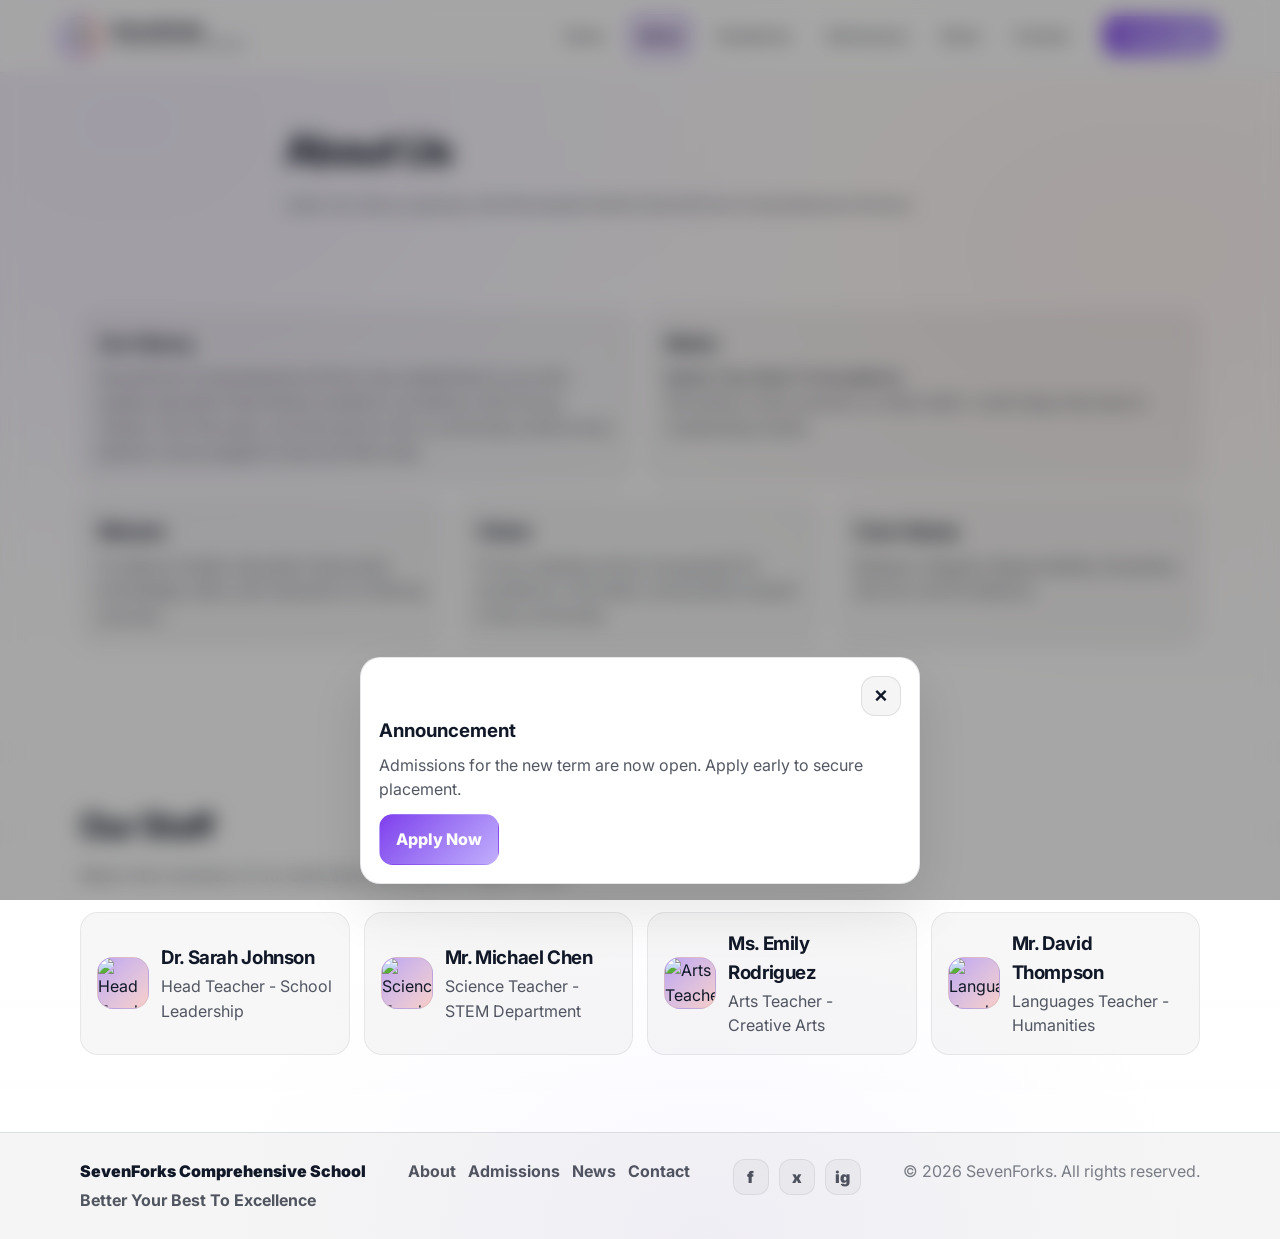
==== about.html @ 9cce0437 "Initial commit" ====
<!doctype html>
<html lang="en">
  <head>
    <meta charset="UTF-8" />
    <meta name="viewport" content="width=device-width, initial-scale=1" />
    <meta name="description" content="About SevenForks Comprehensive School — Better Your Best To Excellence" />
    <title>About — SevenForks Comprehensive School</title>
    <link rel="preconnect" href="https://fonts.googleapis.com" />
    <link rel="preconnect" href="https://fonts.gstatic.com" crossorigin />
    <link href="https://fonts.googleapis.com/css2?family=Inter:wght@400;500;600;700;800&display=swap" rel="stylesheet" />
    <link rel="stylesheet" href="styles.css" />
  </head>

  <body>
    <a class="skip-link" href="#main">Skip to content</a>

    <header class="site-header" data-elevate>
      <div class="container header-inner">
        <a class="brand" href="index.html" aria-label="SevenForks Comprehensive School home">
          <span class="brand-mark" aria-hidden="true">
            <span class="mark-ring"></span>
            <span class="mark-s" aria-hidden="true">S</span>
          </span>
          <span class="brand-text">
            <span class="brand-name">SevenForks</span>
            <span class="brand-sub">Comprehensive School</span>
          </span>
        </a>

        <nav class="nav" aria-label="Primary">
          <button class="nav-toggle" type="button" aria-expanded="false" aria-controls="navMenu">
            <span class="nav-toggle-lines" aria-hidden="true"></span>
            <span class="sr-only">Open menu</span>
          </button>

          <div class="nav-menu" id="navMenu">
            <a class="nav-link" href="index.html">Home</a>
            <a class="nav-link is-active" href="about.html">About</a>
            <a class="nav-link" href="academics.html">Academics</a>
            <a class="nav-link" href="admissions.html">Admissions</a>
            <a class="nav-link" href="news.html">News</a>
            <a class="nav-link" href="contact.html">Contact</a>
            <a class="btn btn-primary portal-btn" href="portal.html">Portal Login</a>
          </div>
        </nav>
      </div>
    </header>

    <main id="main">
      <section class="page-hero">
        <div class="container page-hero-inner" data-reveal="up">
          <h1>About Us</h1>
          <p>
            Learn our story, purpose, and the people behind SevenForks Comprehensive School.
          </p>
        </div>
      </section>

      <section class="section">
        <div class="container">
          <div class="grid-2" data-reveal-stagger>
            <article class="card">
              <h2 class="h3">Our History</h2>
              <p>
                SevenForks Comprehensive School was established to provide quality education that blends academic excellence with strong values.
                Over the years, we have grown into a community where every learner is encouraged to become their best.
              </p>
            </article>
            <article class="card">
              <h2 class="h3">Motto</h2>
              <p>
                <strong>Better Your Best To Excellence</strong>
              </p>
              <p>
                We believe improvement is a daily habit—small steps that lead to outstanding results.
              </p>
            </article>
          </div>

          <div class="grid-3" style="margin-top:14px" data-reveal-stagger>
            <article class="card">
              <h3>Mission</h3>
              <p>
                To deliver holistic education that builds knowledge, skills, and character for lifelong success.
              </p>
            </article>
            <article class="card">
              <h3>Vision</h3>
              <p>
                To be a leading school recognised for excellence, innovation, and positive impact in the community.
              </p>
            </article>
            <article class="card">
              <h3>Core Values</h3>
              <p>
                Respect, Integrity, Responsibility, Discipline, Service, and Excellence.
              </p>
            </article>
          </div>
        </div>
      </section>

      <section class="section alt">
        <div class="container">
          <div class="section-head" data-reveal="up">
            <h2>Our Staff</h2>
            <p>Meet a few members of our dedicated teaching and support team.</p>
          </div>

          <div class="staff" data-reveal-stagger>
            <article class="staff-card">
              <img src="https://images.unsplash.com/photo-1507003211169-0a1dd7228f2d?ixlib=rb-4.0.3&auto=format&fit=crop&w=100&h=100&q=80" alt="Head Teacher" class="avatar">
              <div class="staff-meta">
                <h3>Dr. Sarah Johnson</h3>
                <p class="muted">Head Teacher - School Leadership</p>
              </div>
            </article>
            <article class="staff-card">
              <img src="https://images.unsplash.com/photo-1472099645785-5658abf4ff4e?ixlib=rb-4.0.3&auto=format&fit=crop&w=100&h=100&q=80" alt="Science Teacher" class="avatar">
              <div class="staff-meta">
                <h3>Mr. Michael Chen</h3>
                <p class="muted">Science Teacher - STEM Department</p>
              </div>
            </article>
            <article class="staff-card">
              <img src="https://images.unsplash.com/photo-1494790108755-2616b612b786?ixlib=rb-4.0.3&auto=format&fit=crop&w=100&h=100&q=80" alt="Arts Teacher" class="avatar">
              <div class="staff-meta">
                <h3>Ms. Emily Rodriguez</h3>
                <p class="muted">Arts Teacher - Creative Arts</p>
              </div>
            </article>
            <article class="staff-card">
              <img src="https://images.unsplash.com/photo-1500648767791-00dcc994a43e?ixlib=rb-4.0.3&auto=format&fit=crop&w=100&h=100&q=80" alt="Languages Teacher" class="avatar">
              <div class="staff-meta">
                <h3>Mr. David Thompson</h3>
                <p class="muted">Languages Teacher - Humanities</p>
              </div>
            </article>
          </div>
        </div>
      </section>
    </main>

    <footer class="footer">
      <div class="container footer-inner">
        <div class="footer-left">
          <div class="footer-brand">SevenForks Comprehensive School</div>
          <div class="footer-motto">Better Your Best To Excellence</div>
        </div>
        <div class="footer-links">
          <a href="about.html">About</a>
          <a href="admissions.html">Admissions</a>
          <a href="news.html">News</a>
          <a href="contact.html">Contact</a>
        </div>
        <div class="footer-social" aria-label="Social links">
          <a class="social" href="#" aria-label="Facebook">f</a>
          <a class="social" href="#" aria-label="X">x</a>
          <a class="social" href="#" aria-label="Instagram">ig</a>
        </div>
        <div class="footer-copy">© <span id="year"></span> SevenForks. All rights reserved.</div>
      </div>
    </footer>

    <div class="popup" data-popup hidden>
      <div class="popup-card" role="dialog" aria-modal="true" aria-label="Announcement">
        <button class="popup-close" type="button" data-popup-close aria-label="Close announcement">×</button>
        <h3>Announcement</h3>
        <p>Admissions for the new term are now open. Apply early to secure placement.</p>
        <a class="btn btn-primary" href="admissions.html">Apply Now</a>
      </div>
    </div>

    <script src="script.js"></script>
  </body>
</html>
---- styles.css ----
:root{
  --bg:#FFFFFF;
  --panel:rgba(15,17,21,.04);
  --panel-strong:rgba(15,17,21,.08);
  --text:#111827;
  --muted:rgba(17,24,39,.72);
  --muted-2:rgba(17,24,39,.54);
  --line:rgba(17,24,39,.1);
  --brand:#7C3AED;
  --brand-2:#A78BFA;
  --accent:#FF6347;
  --shadow:0 20px 60px rgba(0,0,0,.12);
  --r12:12px;
  --r16:16px;
  --r20:20px;
  --container:1160px;
  --ease:cubic-bezier(.2,.8,.2,1);
}

*{box-sizing:border-box}
html{scroll-behavior:smooth}
body{
  margin:0;
  font-family:Inter,system-ui,-apple-system,Segoe UI,Roboto,Arial,sans-serif;
  color:var(--text);
  background:
    radial-gradient(1200px 900px at 10% 10%, rgba(124,58,237,.08), transparent 60%),
    radial-gradient(1100px 800px at 90% 20%, rgba(255,99,71,.06), transparent 58%),
    radial-gradient(900px 700px at 55% 100%, rgba(167,139,250,.06), transparent 55%),
    var(--bg);
  line-height:1.55;
  overflow-x:hidden;
}

a{color:inherit;text-decoration:none}
img{max-width:100%;display:block}

.container{max-width:var(--container);margin:0 auto;padding:0 20px}

.skip-link{
  position:absolute;
  left:12px;
  top:12px;
  padding:10px 12px;
  border-radius:10px;
  background:rgba(0,0,0,.7);
  border:1px solid var(--line);
  transform:translateY(-160%);
  transition:transform .25s var(--ease);
  z-index:9999;
}
.skip-link:focus{transform:translateY(0)}

.sr-only{
  position:absolute;
  width:1px;height:1px;
  padding:0;margin:-1px;
  overflow:hidden;clip:rect(0,0,0,0);
  white-space:nowrap;border:0;
}

.site-header{
  position:sticky;
  top:0;
  z-index:1000;
  backdrop-filter:saturate(140%) blur(10px);
  background:rgba(255,255,255,.8);
  border-bottom:1px solid color-mix(in srgb, var(--line) 70%, transparent);
}
.site-header.is-elevated{box-shadow:0 10px 30px rgba(0,0,0,.25)}

.header-inner{
  display:flex;
  align-items:center;
  justify-content:space-between;
  gap:14px;
  padding:14px 0;
}

.brand{display:flex;align-items:center;gap:12px;min-width:220px}
.brand-mark{position:relative;width:40px;height:40px;display:grid;place-items:center}
.mark-ring{
  position:absolute;inset:0;border-radius:999px;
  background:conic-gradient(from 210deg, var(--brand), var(--brand-2), var(--accent), var(--brand));
  filter:saturate(110%);
  animation:spin 7.5s linear infinite;
}
.mark-ring::after{content:"";position:absolute;inset:3px;border-radius:999px;background:var(--bg);border:1px solid var(--line)}
.mark-s{position:relative;font-weight:800;letter-spacing:-.04em}
.brand-text{display:flex;flex-direction:column;line-height:1.05}
.brand-name{font-weight:800;letter-spacing:-.02em}
.brand-sub{font-size:12px;color:var(--muted)}

.nav{display:flex;align-items:center;gap:12px}
.nav-toggle{
  display:none;
  width:44px;height:44px;
  border-radius:12px;
  border:1px solid var(--line);
  background:var(--panel);
  color:var(--text);
}
.nav-toggle:focus-visible{outline:2px solid rgba(91,124,255,.7);outline-offset:2px}
.nav-toggle-lines{position:relative;width:18px;height:2px;background:currentColor;display:block;margin:0 auto;border-radius:999px;transition:background 0.2s var(--ease)}
.nav-toggle.is-active .nav-toggle-lines{background:transparent}
.nav-toggle.is-active .nav-toggle-lines::before{transform:rotate(45deg);top:0}
.nav-toggle.is-active .nav-toggle-lines::after{transform:rotate(-45deg);top:0}
.nav-toggle-lines::before,.nav-toggle-lines::after{content:"";position:absolute;left:0;width:18px;height:2px;background:currentColor;border-radius:999px;transition:transform .25s var(--ease), top .25s var(--ease), opacity .2s var(--ease)}
.nav-toggle-lines::before{top:-6px}
.nav-toggle-lines::after{top:6px}

.nav-menu{display:flex;align-items:center;gap:14px}
.nav-link{color:var(--muted);font-weight:600;font-size:14px;padding:10px 10px;border-radius:10px;transition:background .2s var(--ease), color .2s var(--ease)}
.nav-link:hover{background:rgba(255,255,255,.04);color:var(--text)}
.nav-link.is-active{color:var(--text);background:color-mix(in srgb, var(--brand) 18%, transparent);border:1px solid color-mix(in srgb, var(--brand) 30%, transparent)}
.nav-cta{
  margin-left:4px;
  padding:10px 14px;
  border-radius:12px;
  border:1px solid rgba(234,240,255,.14);
  background:linear-gradient(135deg, color-mix(in srgb, var(--brand) 30%, transparent), color-mix(in srgb, var(--accent) 18%, transparent));
  font-weight:700;
  font-size:14px;
}

.hero{
  position:relative;
  min-height:75vh;
  display:flex;
  align-items:center;
  padding:80px 0;
  background-image:url('https://images.unsplash.com/photo-1523050854058-8df90110c9f1?ixlib=rb-4.0.3&auto=format&fit=crop&w=1920&q=80');
  background-size:cover;
  background-position:center;
  background-attachment:fixed;
  color:#FFFFFF;
}
.hero::before{
  content:'';
  position:absolute;
  inset:0;
  background:linear-gradient(rgba(0,0,0,0.6), rgba(0,0,0,0.4));
  z-index:0;
}
.hero-inner{
  position:relative;
  z-index:1;
  display:flex;
  flex-direction:column;
  align-items:center;
  text-align:center;
  gap:28px;
}
.pill{
  display:inline-flex;align-items:center;gap:10px;
  padding:8px 16px;border-radius:999px;
  border:1px solid rgba(255,255,255,0.2);
  background:rgba(255,255,255,0.1);
  backdrop-filter:blur(4px);
  color:#FFFFFF;
  font-weight:600;
  font-size:13px;
}
.hero-title{margin:14px 0 10px;font-size:56px;line-height:1.1;letter-spacing:-.04em;color:#FFFFFF;text-shadow:0 2px 10px rgba(0,0,0,0.3)}
.hero-motto{margin:0 0 10px;color:rgba(255,255,255,0.9);font-size:18px;font-weight:500}
.hero-lead{margin:0 auto 18px;color:rgba(255,255,255,0.8);max-width:60ch;font-size:20px}

.hero-actions{display:flex;gap:12px;flex-wrap:wrap;justify-content:center}
.btn{
  display:inline-flex;align-items:center;justify-content:center;
  padding:12px 16px;border-radius:14px;
  font-weight:800;
  border:1px solid rgba(234,240,255,.14);
  transition:transform .18s var(--ease), background .2s var(--ease), border-color .2s var(--ease);
  will-change:transform;
}
.btn:active{transform:translateY(1px)}
.btn-primary{
  background:linear-gradient(135deg, color-mix(in srgb, var(--brand) 98%, white 0%), color-mix(in srgb, var(--brand-2) 70%, transparent));
  border-color:transparent;
  color:#FFFFFF;
}
.btn-primary:hover{transform:translateY(-1px)}
.btn-ghost{background:var(--panel)}
.btn-ghost:hover{background:var(--panel-strong)}

.hero-badges{display:grid;grid-template-columns:repeat(3,minmax(0,1fr));gap:12px;margin-top:18px}
.badge{padding:12px 12px;border-radius:16px;border:1px solid var(--line);background:var(--panel)}
.badge-top{display:block;font-size:22px;font-weight:900;letter-spacing:-.02em}
.badge-sub{display:block;color:var(--muted-2);font-size:12px;margin-top:2px}

.hero-card{position:relative}
.hero-card-inner{
  border-radius:22px;
  border:1px solid var(--line);
  background:rgba(255,255,255,.7);
  backdrop-filter:blur(10px);
  box-shadow:var(--shadow);
  overflow:hidden;
}
.hero-mesh{position:absolute;inset:-2px;background:
  radial-gradient(300px 180px at 20% 20%, rgba(91,124,255,.35), transparent 60%),
  radial-gradient(320px 220px at 85% 30%, rgba(45,226,197,.25), transparent 60%),
  radial-gradient(320px 240px at 45% 90%, rgba(255,202,91,.18), transparent 60%);
  filter:blur(0px);
}
.hero-card-content{position:relative;padding:18px;display:grid;gap:12px}
.mini-stat{padding:14px;border-radius:16px;border:1px solid var(--line);background:rgba(255,255,255,.5)}
.mini-title{display:block;color:var(--muted-2);font-size:12px}
.mini-value{display:block;font-weight:800;margin-top:4px}

.hero-wave{height:60px;margin-top:38px;background:linear-gradient(90deg, rgba(91,124,255,.0), rgba(91,124,255,.20), rgba(45,226,197,.18), rgba(255,202,91,.12), rgba(91,124,255,.0));filter:blur(18px);opacity:.9}

.section{padding:76px 0}
.section.alt{
  background:linear-gradient(180deg, rgba(255,255,255,.02), rgba(255,255,255,.00));
  border-top:1px solid rgba(234,240,255,.06);
  border-bottom:1px solid rgba(234,240,255,.06);
}
.section-head{display:grid;gap:10px;max-width:70ch;margin-bottom:24px}
.section-head h2{margin:0;font-size:34px;letter-spacing:-.03em}
.section-head p{margin:0;color:var(--muted)}

.grid-3{display:grid;grid-template-columns:repeat(3,minmax(0,1fr));gap:14px}
.grid-2{display:grid;grid-template-columns:repeat(2,minmax(0,1fr));gap:14px}

.card{
  border-radius:18px;
  border:1px solid var(--line);
  background:var(--panel);
  padding:18px;
  transition:transform .3s var(--ease), background .3s var(--ease), border-color .3s var(--ease), box-shadow .3s var(--ease);
}
.card:hover{transform:translateY(-4px);background:var(--panel-strong);border-color:var(--muted-2);box-shadow:var(--shadow-hover)}
.card h3{margin:0 0 8px;letter-spacing:-.02em}
.card p{margin:0;color:var(--muted)}
.card-img{width:100%;height:160px;object-fit:cover;border-radius:12px;margin-bottom:16px}

.text-link{display:inline-block;margin-top:12px;color:rgba(234,240,255,.88);font-weight:700}
.text-link:hover{text-decoration:underline}

.feature{margin-top:18px;display:grid;grid-template-columns:1.05fr .95fr;gap:14px;align-items:stretch}
.feature-copy{border-radius:18px;border:1px solid var(--line);background:var(--panel);padding:18px}
.feature-copy h3{margin:0 0 10px}
.feature-copy p{margin:0 0 12px;color:var(--muted)}
.checks{margin:0;padding-left:18px;color:var(--muted)}

.feature-panel{border-radius:18px;border:1px solid var(--line);background:var(--panel);padding:18px;display:flex;flex-wrap:wrap;gap:10px;align-content:flex-start}
.feature-list{margin:0;padding:0;list-style:none;display:grid;gap:12px;width:100%}
.feature-list li{display:flex;align-items:center;gap:10px;font-weight:700;font-size:14px;color:var(--text)}
.feature-list li::before{content:"✓";color:var(--brand);font-weight:900}
.panel-chip{padding:10px 12px;border-radius:999px;border:1px solid var(--line);background:rgba(255,255,255,0.6);font-weight:700;font-size:13px;color:var(--text)}

.timeline{margin-top:18px;border-radius:18px;border:1px solid var(--line);background:var(--panel);padding:18px;display:grid;gap:14px}
.timeline-item{display:grid;grid-template-columns:14px 1fr;gap:12px;align-items:start}
.dot{width:10px;height:10px;border-radius:999px;margin-top:6px;background:linear-gradient(135deg, var(--brand), var(--accent))}
.timeline-item h4{margin:0 0 4px}
.timeline-item p{margin:0;color:var(--muted)}

.steps{display:grid;grid-template-columns:repeat(4,minmax(0,1fr));gap:14px}
.step{border-radius:18px;border:1px solid var(--line);background:var(--panel);padding:18px}
.step-num{width:36px;height:36px;border-radius:12px;display:grid;place-items:center;font-weight:900;background:rgba(91,124,255,.2);border:1px solid rgba(91,124,255,.3);margin-bottom:10px}
.step h3{margin:0 0 8px}
.step p{margin:0;color:var(--muted)}

.callout{margin-top:18px;border-radius:20px;border:1px solid var(--line);background:linear-gradient(135deg, rgba(124,58,237,.08), rgba(255,99,71,.05));padding:18px;display:flex;align-items:center;justify-content:space-between;gap:16px}
.callout h3{margin:0 0 6px}
.callout p{margin:0;color:var(--muted)}

.event{display:flex;flex-direction:column;gap:0;padding:0;overflow:hidden}
.event-img{width:100%;height:180px;object-fit:cover}
.event-body{padding:18px;display:grid;grid-template-columns:56px 1fr;gap:12px;align-items:center}
.event-date{width:56px;height:56px;border-radius:16px;display:grid;place-items:center;background:var(--panel);border:1px solid var(--line);text-align:center}
.event-date span{display:block;font-size:12px;color:var(--muted-2);line-height:1}
.event-date strong{display:block;font-size:18px;line-height:1.1}

.testimonials{margin-top:18px;border-radius:20px;border:1px solid rgba(234,240,255,.12);background:rgba(255,255,255,.035);padding:18px}
.testimonials-head{display:flex;align-items:center;justify-content:space-between;gap:10px;margin-bottom:10px}
.testimonials-head h3{margin:0}
.slider-controls{display:flex;gap:10px}
.icon-btn{width:40px;height:40px;border-radius:14px;border:1px solid rgba(234,240,255,.14);background:rgba(255,255,255,.04);color:var(--text);font-size:18px;font-weight:900;cursor:pointer}
.icon-btn:hover{background:rgba(255,255,255,.07)}

.slider{position:relative;min-height:120px}
.slide{position:absolute;inset:0;opacity:0;transform:translateY(8px);transition:opacity .35s var(--ease), transform .35s var(--ease)}
.slide[data-active]{opacity:1;transform:translateY(0);position:relative}
.slide p{margin:0 0 10px;color:var(--text);font-size:16px;font-style:italic}
.who{color:var(--muted-2);font-weight:700}

.gallery{display:grid;grid-template-columns:repeat(3,minmax(0,1fr));gap:14px}
.shot{margin:0;border-radius:18px;border:1px solid rgba(234,240,255,.12);background:rgba(255,255,255,.04);overflow:hidden}
.shot-img{height:160px}
.shot figcaption{padding:12px 14px;color:var(--muted);font-weight:600}
.grad-1{background:linear-gradient(135deg, rgba(91,124,255,.55), rgba(45,226,197,.25))}
.grad-2{background:linear-gradient(135deg, rgba(45,226,197,.55), rgba(255,202,91,.25))}
.grad-3{background:linear-gradient(135deg, rgba(255,202,91,.55), rgba(91,124,255,.25))}
.grad-4{background:linear-gradient(135deg, rgba(91,124,255,.45), rgba(255,255,255,.10))}
.grad-5{background:linear-gradient(135deg, rgba(45,226,197,.45), rgba(255,255,255,.10))}
.grad-6{background:linear-gradient(135deg, rgba(255,202,91,.45), rgba(255,255,255,.10))}

.contact{display:grid;grid-template-columns:1.05fr .95fr;gap:14px;align-items:start}
.form{border-radius:20px;border:1px solid var(--line);background:var(--panel);padding:18px;display:grid;gap:12px}
.field{display:grid;gap:8px}
label{font-weight:800;font-size:13px;color:var(--text)}
input,select,textarea{
  width:100%;
  border-radius:14px;
  border:1px solid var(--line);
  background:#FFFFFF;
  color:var(--text);
  padding:12px 12px;
  font:inherit;
}
input::placeholder, textarea::placeholder {
  color: var(--muted-2);
}
input:focus,select:focus,textarea:focus{outline:2px solid rgba(91,124,255,.55);outline-offset:2px}
textarea{resize:vertical}
.form-note{min-height:20px;margin:0;color:var(--muted)}

.contact-aside{display:grid;gap:14px}
.aside-card{border-radius:20px;border:1px solid var(--line);background:var(--panel);padding:18px}
.aside-card.accent{background:linear-gradient(135deg, rgba(255,202,91,.10), rgba(91,124,255,.10))}
.aside-card h3{margin:0 0 8px}
.muted{color:var(--muted)}
.kv{display:flex;align-items:baseline;justify-content:space-between;gap:10px;padding:10px 0;border-top:1px solid var(--line)}
.kv:first-of-type{border-top:0}
.kv span:first-child{color:var(--muted-2);font-weight:700}

.footer{padding:26px 0;border-top:1px solid var(--line);background:var(--panel)}
.footer-inner{display:flex;align-items:flex-start;justify-content:space-between;gap:18px;flex-wrap:wrap}
.footer-brand{font-weight:900}
.footer-motto{color:var(--muted);font-weight:700;margin-top:4px}
.footer-links{display:flex;gap:12px;flex-wrap:wrap}
.footer-links a{color:var(--muted);font-weight:700}
.footer-links a:hover{color:var(--text)}
.footer-copy{color:var(--muted-2)}

.footer-social{display:flex;gap:10px;align-items:center}
.social{
  width:36px;height:36px;
  border-radius:12px;
  display:grid;place-items:center;
  border:1px solid color-mix(in srgb, var(--line) 70%, transparent);
  background:color-mix(in srgb, var(--panel) 80%, transparent);
  color:var(--muted);
  font-weight:900;
}
.social:hover{color:var(--text);border-color:color-mix(in srgb, var(--brand) 40%, transparent)}

.page-hero{padding:44px 0 18px}
.page-hero-inner{max-width:75ch}
.page-hero h1{margin:0 0 10px;font-size:42px;letter-spacing:-.04em}
.page-hero p{margin:0;color:var(--muted)}

.h3{font-size:18px;margin:0 0 8px;letter-spacing:-.02em}
.list{margin:0;padding-left:18px;color:var(--muted)}

.staff{display:grid;grid-template-columns:repeat(4,minmax(0,1fr));gap:14px}
.staff-card{border-radius:18px;border:1px solid color-mix(in srgb, var(--line) 70%, transparent);background:color-mix(in srgb, var(--panel) 80%, transparent);padding:16px;display:flex;gap:12px;align-items:center}
.avatar{width:52px;height:52px;border-radius:16px;background:linear-gradient(135deg, color-mix(in srgb, var(--brand) 45%, transparent), color-mix(in srgb, var(--accent) 28%, transparent));border:1px solid color-mix(in srgb, var(--line) 70%, transparent)}
.staff-meta h3{margin:0 0 2px;letter-spacing:-.02em}
.staff-meta p{margin:0}

.news{display:grid;grid-template-columns:repeat(3,minmax(0,1fr));gap:14px}
.news-card{border-radius:18px;border:1px solid color-mix(in srgb, var(--line) 70%, transparent);background:color-mix(in srgb, var(--panel) 80%, transparent);padding:18px}
.news-card h3{margin:0 0 8px;letter-spacing:-.02em}
.news-card p{margin:0 0 10px}
.tag{display:inline-flex;align-items:center;padding:6px 10px;border-radius:999px;border:1px solid color-mix(in srgb, var(--line) 70%, transparent);background:color-mix(in srgb, var(--brand) 12%, transparent);font-weight:800;font-size:12px;color:var(--muted)}
.news-image{width:100%;height:150px;object-fit:cover;border-radius:12px;margin-bottom:12px}

.table-wrap{overflow:auto;border-radius:18px;border:1px solid color-mix(in srgb, var(--line) 70%, transparent)}
.table{width:100%;border-collapse:collapse;min-width:720px;background:color-mix(in srgb, var(--panel) 70%, transparent)}
.table th,.table td{padding:12px 12px;border-bottom:1px solid color-mix(in srgb, var(--line) 55%, transparent);text-align:left}
.table th{font-weight:900;color:color-mix(in srgb, var(--text) 85%, transparent)}
.table td{color:var(--muted)}

.map{border-radius:18px;border:1px dashed color-mix(in srgb, var(--line) 70%, transparent);background:color-mix(in srgb, var(--panel) 70%, transparent);height:170px;display:grid;place-items:center}
.map-inner{color:var(--muted-2);font-weight:900;letter-spacing:-.02em}

.portal-btn {
  font-size: 14px;
  padding: 8px 16px;
  margin-left: 10px;
}

@media (max-width: 760px) {
  .portal-btn {
    margin-left: 0;
    width: 100%;
    max-width: 280px;
    padding: 16px;
    font-size: 18px;
    order: 7;
  }
}

.popup{position:fixed;inset:0;display:grid;place-items:end center;padding:16px;background:rgba(0,0,0,.35);backdrop-filter:blur(10px);z-index:2000}
.popup[hidden]{display:none}
.popup-card{width:min(560px, 100%);border-radius:20px;border:1px solid var(--line);background:#FFFFFF;box-shadow:var(--shadow);padding:18px}
.popup-card h3{margin:0 0 8px}
.popup-card p{margin:0 0 12px;color:var(--muted)}
.popup-close{margin-left:auto;display:grid;place-items:center;width:40px;height:40px;border-radius:14px;border:1px solid var(--line);background:var(--panel);color:var(--text);font-size:22px;font-weight:900;cursor:pointer}
.lightbox{position:fixed;inset:0;z-index:3000;display:grid;place-items:center;padding:20px;opacity:0;visibility:hidden;transition:all 0.4s var(--ease)}
.lightbox:not([hidden]){opacity:1;visibility:visible}
.lightbox-overlay{position:absolute;inset:0;background:rgba(0,0,0,.8);backdrop-filter:blur(10px)}
.lightbox-card{position:relative;width:min(800px, 100%);background:var(--bg);border-radius:24px;overflow:hidden;box-shadow:var(--shadow);transform:scale(0.9);transition:transform 0.4s var(--ease)}
.lightbox:not([hidden]) .lightbox-card{transform:scale(1)}
.lightbox-close{position:absolute;top:16px;right:16px;z-index:10;width:40px;height:40px;border-radius:12px;background:rgba(0,0,0,.5);color:#FFF;border:none;font-size:24px;cursor:pointer;display:grid;place-items:center;transition:background 0.2s}
.lightbox-close:hover{background:rgba(0,0,0,.8)}
.lightbox-img{width:100%;height:400px;object-fit:cover}
.lightbox-content{padding:32px}
.lightbox-title{margin:0 0 12px;font-size:28px;letter-spacing:-.02em}
.lightbox-desc{margin:0;color:var(--muted);font-size:18px;line-height:1.6}

@media (max-width: 760px){
  .lightbox-img{height:250px}
  .lightbox-content{padding:24px}
  .lightbox-title{font-size:22px}
  .lightbox-desc{font-size:16px}
}

.shot{cursor:pointer;transition:transform 0.3s var(--ease)}
.shot:hover{transform:scale(1.02)}

[data-reveal],[data-reveal-stagger] > *{
  opacity:0;
  transform:translateY(16px);
}
.revealed{
  opacity:1 !important;
  transform:none !important;
  transition:opacity .7s var(--ease), transform .7s var(--ease);
}

[data-reveal="fade"]{transform:none}
[data-reveal="float"]{transform:translateY(10px)}

@keyframes spin{to{transform:rotate(360deg)}}

@media (max-width: 980px){
  .hero-inner{grid-template-columns:1fr;}
  .hero-title{font-size:42px}
  .feature{grid-template-columns:1fr}
  .contact{grid-template-columns:1fr}
  .steps{grid-template-columns:repeat(2,minmax(0,1fr))}
  .staff{grid-template-columns:repeat(2,minmax(0,1fr))}
  .news{grid-template-columns:repeat(2,minmax(0,1fr))}
}

@media (max-width: 760px){
  .nav-toggle{display:inline-grid;place-items:center;z-index:2100}
  .nav-menu{
    position:fixed;
    top: 0;
    left: 0;
    right: 0;
    height: 100vh;
    background:#FFFFFF;
    display:flex;
    flex-direction:column;
    align-items:center;
    justify-content:center;
    gap:10px;
    padding:100px 20px 60px;
    opacity:0;
    visibility:hidden;
    transform:translateY(-100%);
    transition:transform 0.6s cubic-bezier(0.77, 0, 0.175, 1), opacity 0.4s ease;
    z-index:2000;
    overflow-y: auto;
  }
  .nav-menu.is-open{
    opacity:1;
    visibility:visible;
    transform:translateY(0);
  }
  .nav-menu::before {
    content: 'SevenForks';
    position: absolute;
    top: 30px;
    left: 50%;
    transform: translateX(-50%);
    font-weight: 800;
    font-size: 24px;
    color: var(--brand);
    letter-spacing: -0.02em;
    opacity: 0;
    transition: opacity 0.3s var(--ease) 0.1s;
  }
  .nav-menu.is-open::before {
    opacity: 1;
  }
  .nav-link{
    font-size:22px;
    font-weight:700;
    padding:14px 20px;
    width:100%;
    max-width:280px;
    text-align:center;
    color: var(--text);
    border-radius: 12px;
    transition: all 0.2s var(--ease);
    opacity: 0;
    transform: translateY(15px);
  }
  .nav-menu.is-open .nav-link {
    opacity: 1;
    transform: translateY(0);
  }
  .nav-menu.is-open .nav-link:nth-child(1) { transition: all 0.3s var(--ease) 0.1s; }
  .nav-menu.is-open .nav-link:nth-child(2) { transition: all 0.3s var(--ease) 0.15s; }
  .nav-menu.is-open .nav-link:nth-child(3) { transition: all 0.3s var(--ease) 0.2s; }
  .nav-menu.is-open .nav-link:nth-child(4) { transition: all 0.3s var(--ease) 0.25s; }
  .nav-menu.is-open .nav-link:nth-child(5) { transition: all 0.3s var(--ease) 0.3s; }
  .nav-menu.is-open .nav-link:nth-child(6) { transition: all 0.3s var(--ease) 0.35s; }

  .nav-link:active {
    background: var(--panel-strong);
    transform: scale(0.96);
  }
  .nav-link.is-active {
    color: var(--brand);
    background: color-mix(in srgb, var(--brand) 10%, transparent);
    font-weight: 800;
  }
  .hero{min-height:70vh;padding:60px 0}
  .hero-title{font-size:32px; padding: 0 10px;}
  .hero-motto{font-size: 16px;}
  .hero-lead{font-size:16px;padding:0 15px; line-height: 1.4;}
  .hero-actions{flex-direction:column;width:100%;max-width:280px;margin:0 auto; gap: 10px;}
  .btn{width:100%; padding: 14px;}
  .section{padding:50px 0}
  .section-head{margin-bottom: 30px; text-align: center;}
  .section-head h2{font-size:28px}
  .grid-3, .grid-2, .gallery, .steps, .staff, .news{grid-template-columns:1fr;gap:20px}
  .card{padding: 24px;}
  .feature{grid-template-columns:1fr; gap: 20px;}
  .contact{grid-template-columns:1fr; gap: 20px;}
  .footer-inner{flex-direction:column;align-items:center;text-align:center;gap:32px; padding: 40px 20px;}
  .footer-links{flex-direction: column; gap: 15px;}
  .footer-left{align-items: center;}
  
  /* Form adjustments for mobile */
  input, select, textarea {
    font-size: 16px; /* Prevent zoom on iOS */
    padding: 14px;
  }
}

@media (prefers-reduced-motion: reduce){
  html{scroll-behavior:auto}
  *{animation:none !important;transition:none !important}
}
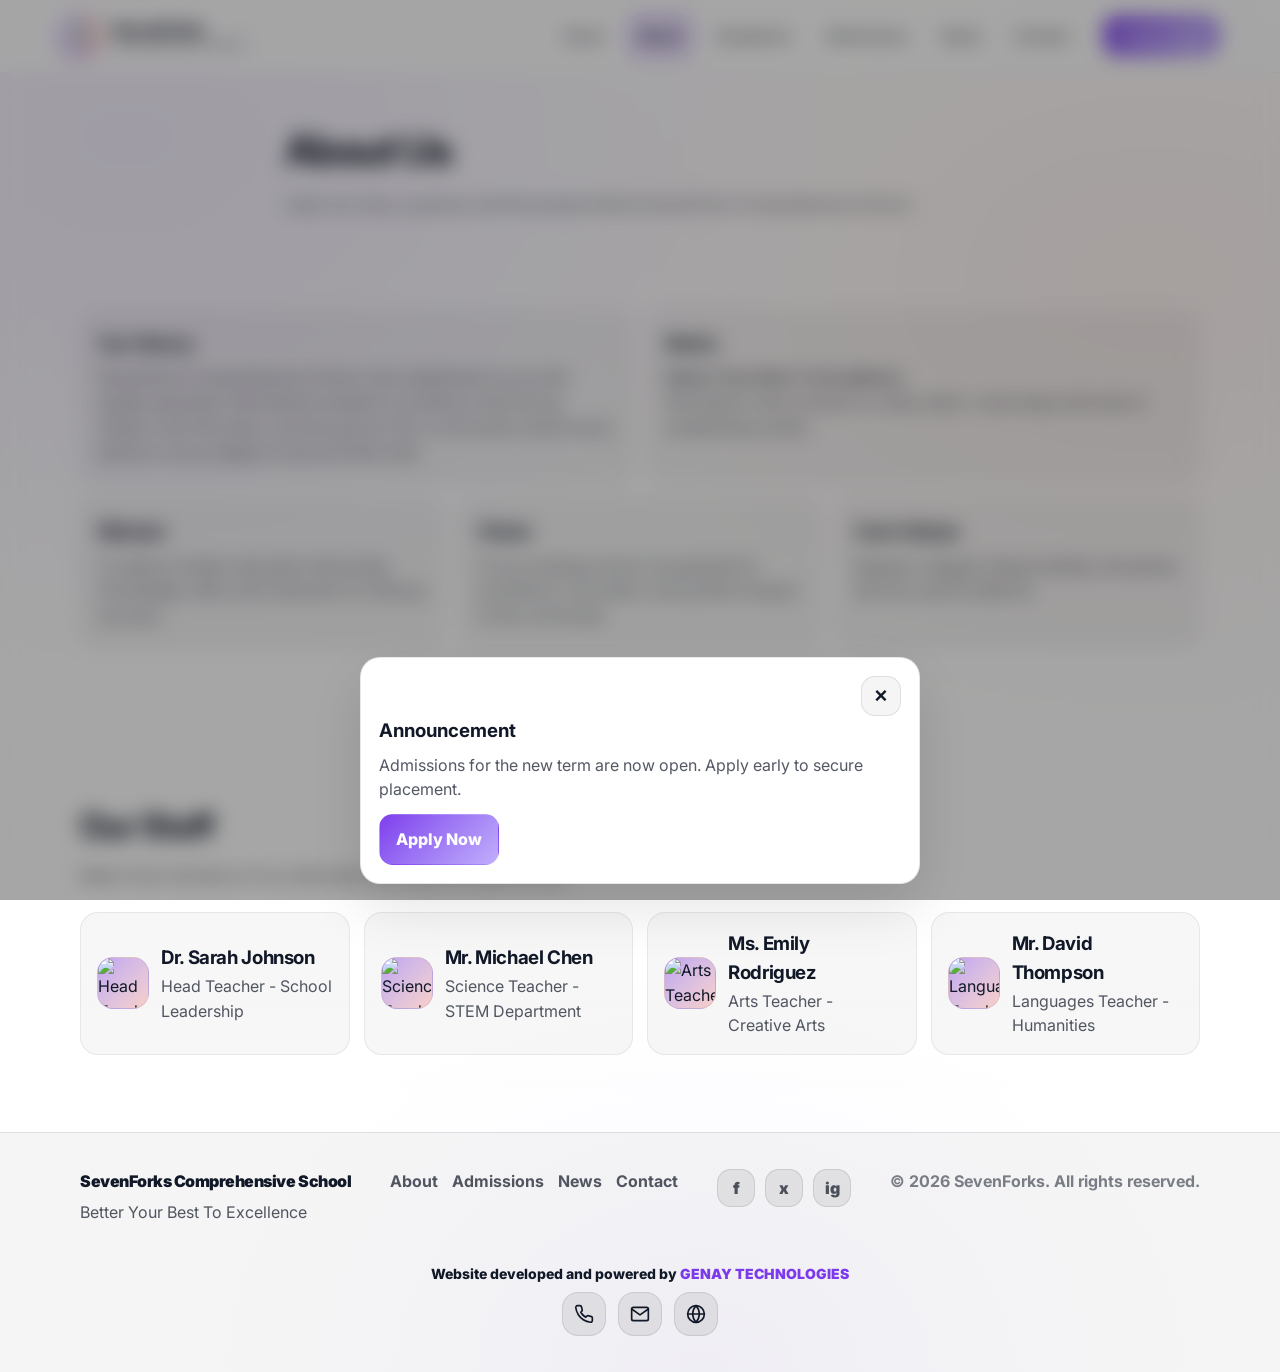
==== commit f4651d1d: "Update website content" ====
--- a/about.html
+++ b/about.html
@@ -159,6 +159,20 @@
           <a class="social" href="#" aria-label="Instagram">ig</a>
         </div>
         <div class="footer-copy">© <span id="year"></span> SevenForks. All rights reserved.</div>
+        <div class="footer-dev">
+          <div class="footer-dev-title">Website developed and powered by <a href="https://edu-track-15m3.onrender.com/" target="_blank" rel="noopener noreferrer">GENAY TECHNOLOGIES</a></div>
+          <div class="footer-dev-icons" aria-label="Developer contact">
+            <a class="dev-icon whatsapp" href="https://wa.me/0796031071" target="_blank" rel="noopener noreferrer" aria-label="WhatsApp 0796031071" title="WhatsApp: 0796031071">
+              <svg xmlns="http://www.w3.org/2000/svg" width="20" height="20" viewBox="0 0 24 24" fill="none" stroke="currentColor" stroke-width="2" stroke-linecap="round" stroke-linejoin="round"><path d="M22 16.92v3a2 2 0 0 1-2.18 2 19.79 19.79 0 0 1-8.63-3.07 19.5 19.5 0 0 1-6-6 19.79 19.79 0 0 1-3.07-8.67A2 2 0 0 1 4.11 2h3a2 2 0 0 1 2 1.72 12.84 12.84 0 0 0 .7 2.81 2 2 0 0 1-.45 2.11L8.09 9.91a16 16 0 0 0 6 6l1.27-1.27a2 2 0 0 1 2.11-.45 12.84 12.84 0 0 0 2.81.7A2 2 0 0 1 22 16.92z"></path></svg>
+            </a>
+            <a class="dev-icon email" href="mailto:emiliomurithi4@gmail.com" aria-label="Email emiliomurithi4@gmail.com" title="Email: emiliomurithi4@gmail.com">
+              <svg xmlns="http://www.w3.org/2000/svg" width="20" height="20" viewBox="0 0 24 24" fill="none" stroke="currentColor" stroke-width="2" stroke-linecap="round" stroke-linejoin="round"><path d="M4 4h16c1.1 0 2 .9 2 2v12c0 1.1-.9 2-2 2H4c-1.1 0-2-.9-2-2V6c0-1.1.9-2 2-2z"></path><polyline points="22,6 12,13 2,6"></polyline></svg>
+            </a>
+            <a class="dev-icon web" href="https://edu-track-15m3.onrender.com/" target="_blank" rel="noopener noreferrer" aria-label="Website https://edu-track-15m3.onrender.com/" title="Website: edu-track-15m3.onrender.com">
+              <svg xmlns="http://www.w3.org/2000/svg" width="20" height="20" viewBox="0 0 24 24" fill="none" stroke="currentColor" stroke-width="2" stroke-linecap="round" stroke-linejoin="round"><circle cx="12" cy="12" r="10"></circle><line x1="2" y1="12" x2="22" y2="12"></line><path d="M12 2a15.3 15.3 0 0 1 4 10 15.3 15.3 0 0 1-4 10 15.3 15.3 0 0 1-4-10 15.3 15.3 0 0 1 4-10z"></path></svg>
+            </a>
+          </div>
+        </div>
       </div>
     </footer>
 
--- a/styles.css
+++ b/styles.css
@@ -327,26 +327,43 @@
 .kv:first-of-type{border-top:0}
 .kv span:first-child{color:var(--muted-2);font-weight:700}
 
-.footer{padding:26px 0;border-top:1px solid var(--line);background:var(--panel)}
-.footer-inner{display:flex;align-items:flex-start;justify-content:space-between;gap:18px;flex-wrap:wrap}
-.footer-brand{font-weight:900}
-.footer-motto{color:var(--muted);font-weight:700;margin-top:4px}
-.footer-links{display:flex;gap:12px;flex-wrap:wrap}
+.footer{padding:36px 0;border-top:1px solid var(--line);background:var(--panel)}
+.footer-inner{display:flex;align-items:flex-start;justify-content:space-between;gap:24px;flex-wrap:wrap}
+.footer-left{display:grid;gap:6px}
+.footer-brand{font-weight:900;letter-spacing:-.03em}
+.footer-motto{color:var(--muted)}
+.footer-links{display:flex;gap:14px;flex-wrap:wrap}
 .footer-links a{color:var(--muted);font-weight:700}
 .footer-links a:hover{color:var(--text)}
-.footer-copy{color:var(--muted-2)}
-
-.footer-social{display:flex;gap:10px;align-items:center}
-.social{
-  width:36px;height:36px;
-  border-radius:12px;
-  display:grid;place-items:center;
-  border:1px solid color-mix(in srgb, var(--line) 70%, transparent);
-  background:color-mix(in srgb, var(--panel) 80%, transparent);
-  color:var(--muted);
-  font-weight:900;
-}
-.social:hover{color:var(--text);border-color:color-mix(in srgb, var(--brand) 40%, transparent)}
+.footer-social{display:flex;gap:10px}
+.social{width:38px;height:38px;border-radius:14px;border:1px solid var(--line);background:var(--panel-strong);display:grid;place-items:center;color:var(--muted);font-weight:900}
+.social:hover{color:var(--text);border-color:var(--muted-2)}
+.footer-dev{width:100%;display:grid;gap:10px;justify-items:center;text-align:center;margin-top:16px}
+.footer-dev-title{font-weight:800;color:var(--text);line-height:1.25;font-size:14px}
+.footer-dev-title a{color:var(--brand);font-weight:900;text-decoration:none}
+.footer-dev-title a:hover{text-decoration:underline}
+.footer-dev-icons{display:flex;gap:12px;flex-wrap:wrap;justify-content:center}
+.dev-icon{width:44px;height:44px;border-radius:16px;border:1px solid var(--line);background:var(--panel-strong);display:grid;place-items:center;color:var(--text);font-weight:900;text-decoration:none;transition:transform .18s var(--ease), background .2s var(--ease), border-color .2s var(--ease)}
+.dev-icon:hover{transform:translateY(-2px);border-color:var(--muted-2)}
+.dev-icon:active{transform:translateY(0)}
+
+.dev-icon.whatsapp:hover{background:#25D366;color:#FFF;border-color:#25D366}
+.dev-icon.email:hover{background:#EA4335;color:#FFF;border-color:#EA4335}
+.dev-icon.web:hover{background:var(--brand);color:#FFF;border-color:var(--brand)}
+
+/* Center footer on mobile */
+@media (max-width: 760px) {
+  .footer-inner {
+    display: flex;
+    flex-direction: column;
+    align-items: center;
+    text-align: center;
+  }
+  .footer-dev {
+    justify-items: center;
+  }
+}
+.footer-copy{color:var(--muted-2);font-weight:700}
 
 .page-hero{padding:44px 0 18px}
 .page-hero-inner{max-width:75ch}
@@ -540,6 +557,8 @@
   .footer-inner{flex-direction:column;align-items:center;text-align:center;gap:32px; padding: 40px 20px;}
   .footer-links{flex-direction: column; gap: 15px;}
   .footer-left{align-items: center;}
+  .footer-dev{max-width:520px;text-align:center}
+  .footer-dev-meta{justify-items:center}
   
   /* Form adjustments for mobile */
   input, select, textarea {
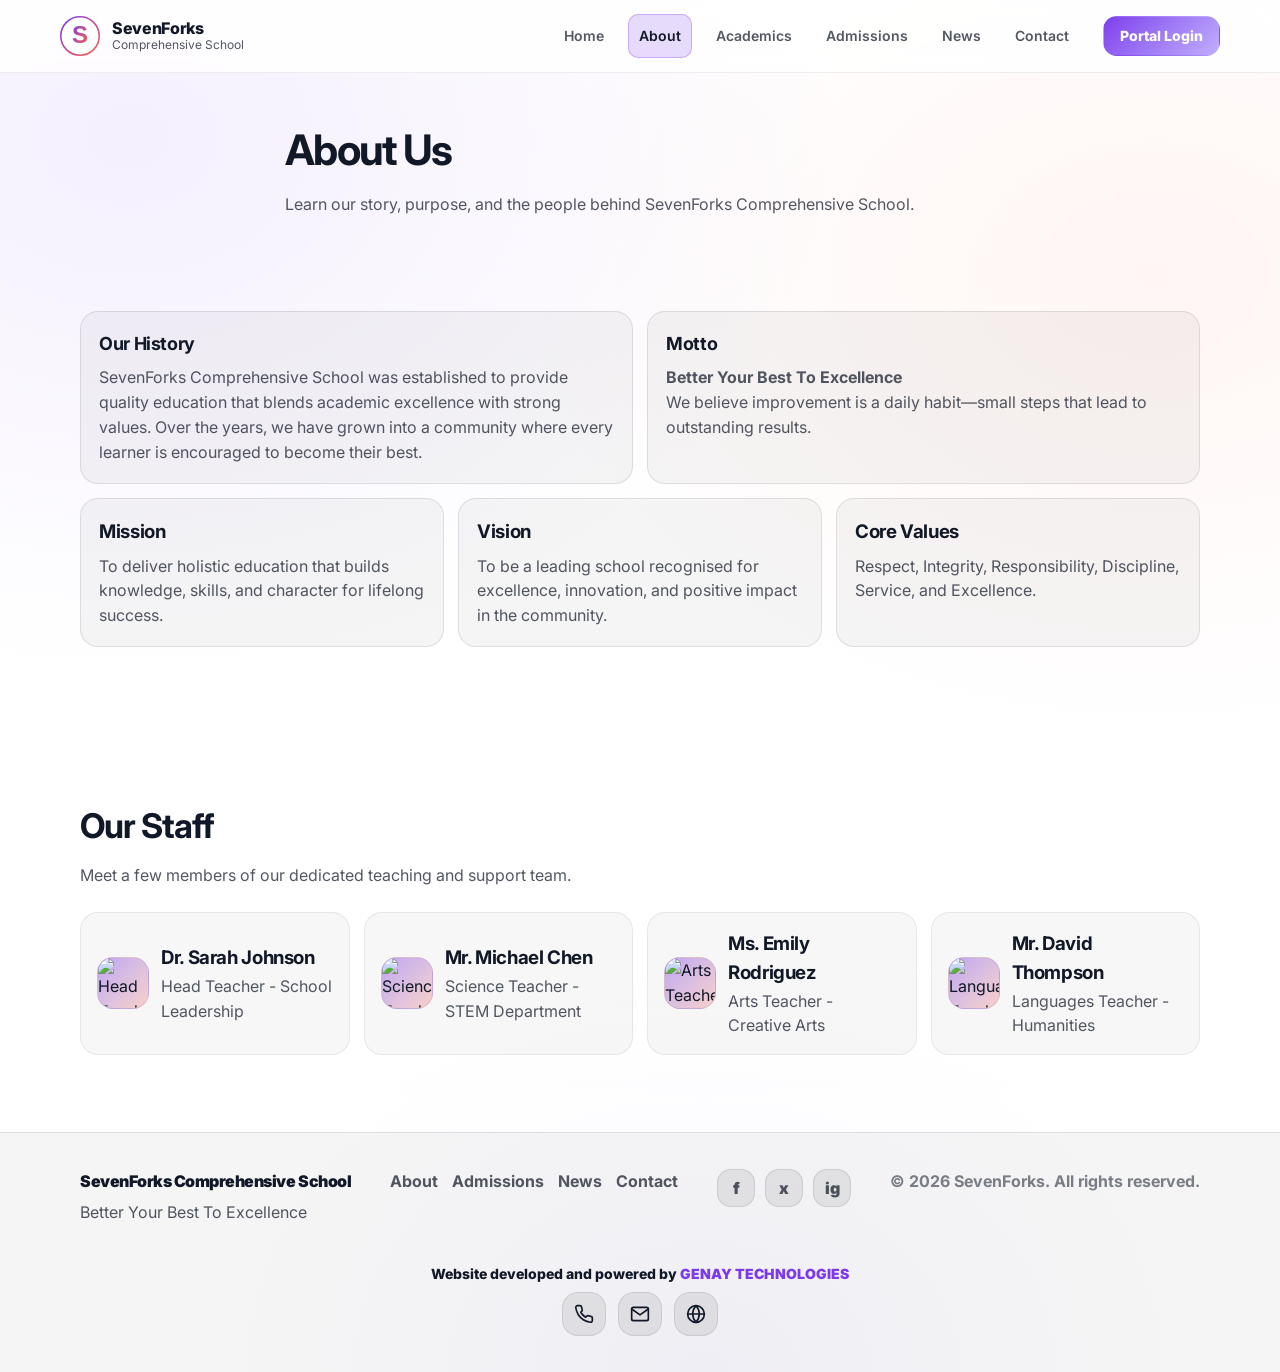
==== commit 0fc86f83: "Update logo, redesign footer with icons, and move script tag" ====
--- a/about.html
+++ b/about.html
@@ -5,6 +5,7 @@
     <meta name="viewport" content="width=device-width, initial-scale=1" />
     <meta name="description" content="About SevenForks Comprehensive School — Better Your Best To Excellence" />
     <title>About — SevenForks Comprehensive School</title>
+    <link rel="icon" type="image/svg+xml" href="logo.svg" />
     <link rel="preconnect" href="https://fonts.googleapis.com" />
     <link rel="preconnect" href="https://fonts.gstatic.com" crossorigin />
     <link href="https://fonts.googleapis.com/css2?family=Inter:wght@400;500;600;700;800&display=swap" rel="stylesheet" />
@@ -17,10 +18,7 @@
     <header class="site-header" data-elevate>
       <div class="container header-inner">
         <a class="brand" href="index.html" aria-label="SevenForks Comprehensive School home">
-          <span class="brand-mark" aria-hidden="true">
-            <span class="mark-ring"></span>
-            <span class="mark-s" aria-hidden="true">S</span>
-          </span>
+          <img src="logo.svg" alt="SevenForks Logo" class="brand-logo" width="40" height="40">
           <span class="brand-text">
             <span class="brand-name">SevenForks</span>
             <span class="brand-sub">Comprehensive School</span>
@@ -176,15 +174,6 @@
       </div>
     </footer>
 
-    <div class="popup" data-popup hidden>
-      <div class="popup-card" role="dialog" aria-modal="true" aria-label="Announcement">
-        <button class="popup-close" type="button" data-popup-close aria-label="Close announcement">×</button>
-        <h3>Announcement</h3>
-        <p>Admissions for the new term are now open. Apply early to secure placement.</p>
-        <a class="btn btn-primary" href="admissions.html">Apply Now</a>
-      </div>
-    </div>
-
     <script src="script.js"></script>
   </body>
 </html>
--- a/styles.css
+++ b/styles.css
@@ -77,17 +77,9 @@
   padding:14px 0;
 }
 
-.brand{display:flex;align-items:center;gap:12px;min-width:220px}
-.brand-mark{position:relative;width:40px;height:40px;display:grid;place-items:center}
-.mark-ring{
-  position:absolute;inset:0;border-radius:999px;
-  background:conic-gradient(from 210deg, var(--brand), var(--brand-2), var(--accent), var(--brand));
-  filter:saturate(110%);
-  animation:spin 7.5s linear infinite;
-}
-.mark-ring::after{content:"";position:absolute;inset:3px;border-radius:999px;background:var(--bg);border:1px solid var(--line)}
-.mark-s{position:relative;font-weight:800;letter-spacing:-.04em}
-.brand-text{display:flex;flex-direction:column;line-height:1.05}
+.brand{display:flex;align-items:center;gap:12px;text-decoration:none;position:relative;z-index:10}
+.brand-logo{display:block;object-fit:contain}
+.brand-text{display:grid;line-height:1.1}
 .brand-name{font-weight:800;letter-spacing:-.02em}
 .brand-sub{font-size:12px;color:var(--muted)}
 
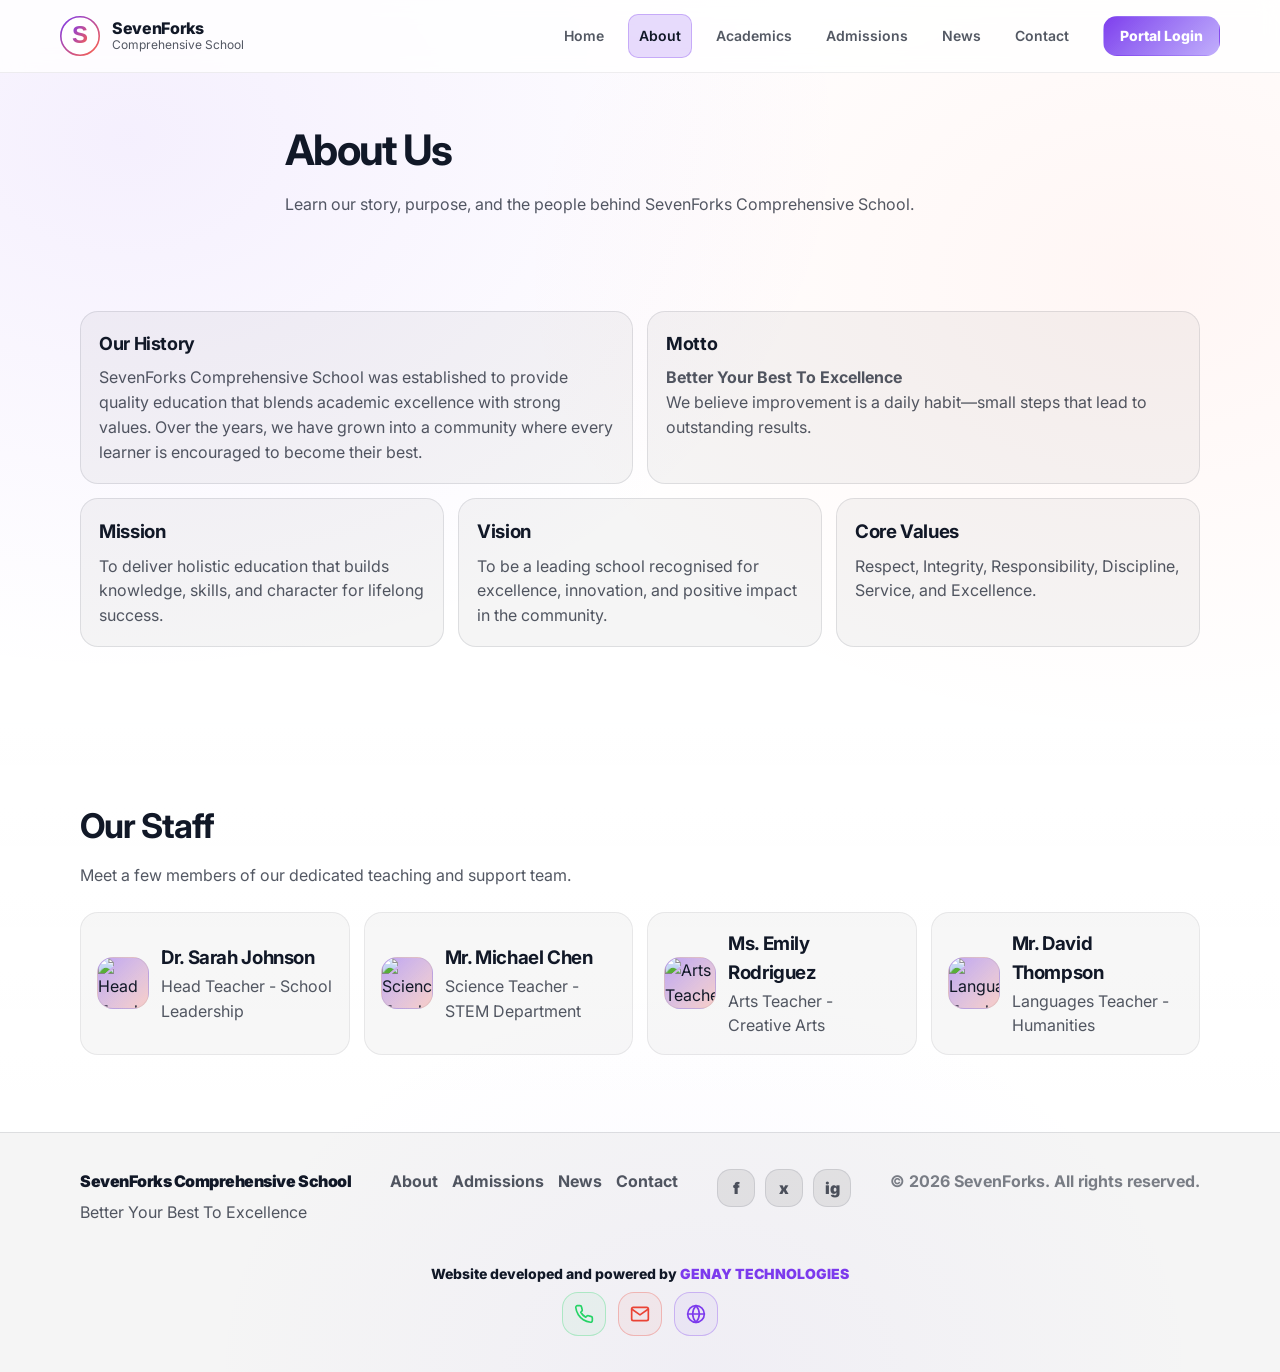
==== commit 02ad7db0: "Update WhatsApp contact to +254796031071 across all pages" ====
--- a/about.html
+++ b/about.html
@@ -160,7 +160,7 @@
         <div class="footer-dev">
           <div class="footer-dev-title">Website developed and powered by <a href="https://edu-track-15m3.onrender.com/" target="_blank" rel="noopener noreferrer">GENAY TECHNOLOGIES</a></div>
           <div class="footer-dev-icons" aria-label="Developer contact">
-            <a class="dev-icon whatsapp" href="https://wa.me/0796031071" target="_blank" rel="noopener noreferrer" aria-label="WhatsApp 0796031071" title="WhatsApp: 0796031071">
+            <a class="dev-icon whatsapp" href="https://wa.me/+254796031071" target="_blank" rel="noopener noreferrer" aria-label="WhatsApp +254796031071" title="WhatsApp: +254796031071">
               <svg xmlns="http://www.w3.org/2000/svg" width="20" height="20" viewBox="0 0 24 24" fill="none" stroke="currentColor" stroke-width="2" stroke-linecap="round" stroke-linejoin="round"><path d="M22 16.92v3a2 2 0 0 1-2.18 2 19.79 19.79 0 0 1-8.63-3.07 19.5 19.5 0 0 1-6-6 19.79 19.79 0 0 1-3.07-8.67A2 2 0 0 1 4.11 2h3a2 2 0 0 1 2 1.72 12.84 12.84 0 0 0 .7 2.81 2 2 0 0 1-.45 2.11L8.09 9.91a16 16 0 0 0 6 6l1.27-1.27a2 2 0 0 1 2.11-.45 12.84 12.84 0 0 0 2.81.7A2 2 0 0 1 22 16.92z"></path></svg>
             </a>
             <a class="dev-icon email" href="mailto:emiliomurithi4@gmail.com" aria-label="Email emiliomurithi4@gmail.com" title="Email: emiliomurithi4@gmail.com">
--- a/styles.css
+++ b/styles.css
@@ -327,9 +327,15 @@
 .footer-links{display:flex;gap:14px;flex-wrap:wrap}
 .footer-links a{color:var(--muted);font-weight:700}
 .footer-links a:hover{color:var(--text)}
-.footer-social{display:flex;gap:10px}
-.social{width:38px;height:38px;border-radius:14px;border:1px solid var(--line);background:var(--panel-strong);display:grid;place-items:center;color:var(--muted);font-weight:900}
-.social:hover{color:var(--text);border-color:var(--muted-2)}
+.footer-social{display:flex;gap:10px;justify-content:center}
+.social{width:38px;height:38px;border-radius:14px;border:1px solid var(--line);background:var(--panel-strong);display:grid;place-items:center;color:var(--muted);font-weight:900;transition:all .2s var(--ease)}
+.social:hover{transform:translateY(-2px)}
+.social.facebook{color:#1877F2;border-color:rgba(24,119,242,.3);background:rgba(24,119,242,.05)}
+.social.facebook:hover{background:#1877F2;color:#FFF;border-color:#1877F2}
+.social.x{color:#000000;border-color:rgba(0,0,0,.1);background:rgba(0,0,0,.05)}
+.social.x:hover{background:#000;color:#FFF;border-color:#000}
+.social.instagram{color:#E4405F;border-color:rgba(228,64,95,.3);background:rgba(228,64,95,.05)}
+.social.instagram:hover{background:#E4405F;color:#FFF;border-color:#E4405F}
 .footer-dev{width:100%;display:grid;gap:10px;justify-items:center;text-align:center;margin-top:16px}
 .footer-dev-title{font-weight:800;color:var(--text);line-height:1.25;font-size:14px}
 .footer-dev-title a{color:var(--brand);font-weight:900;text-decoration:none}
@@ -339,8 +345,11 @@
 .dev-icon:hover{transform:translateY(-2px);border-color:var(--muted-2)}
 .dev-icon:active{transform:translateY(0)}
 
+.dev-icon.whatsapp{color:#25D366;border-color:rgba(37,211,102,.3);background:rgba(37,211,102,.05)}
 .dev-icon.whatsapp:hover{background:#25D366;color:#FFF;border-color:#25D366}
+.dev-icon.email{color:#EA4335;border-color:rgba(234,67,53,.3);background:rgba(234,67,53,.05)}
 .dev-icon.email:hover{background:#EA4335;color:#FFF;border-color:#EA4335}
+.dev-icon.web{color:var(--brand);border-color:rgba(124,58,237,.3);background:rgba(124,58,237,.05)}
 .dev-icon.web:hover{background:var(--brand);color:#FFF;border-color:var(--brand)}
 
 /* Center footer on mobile */
